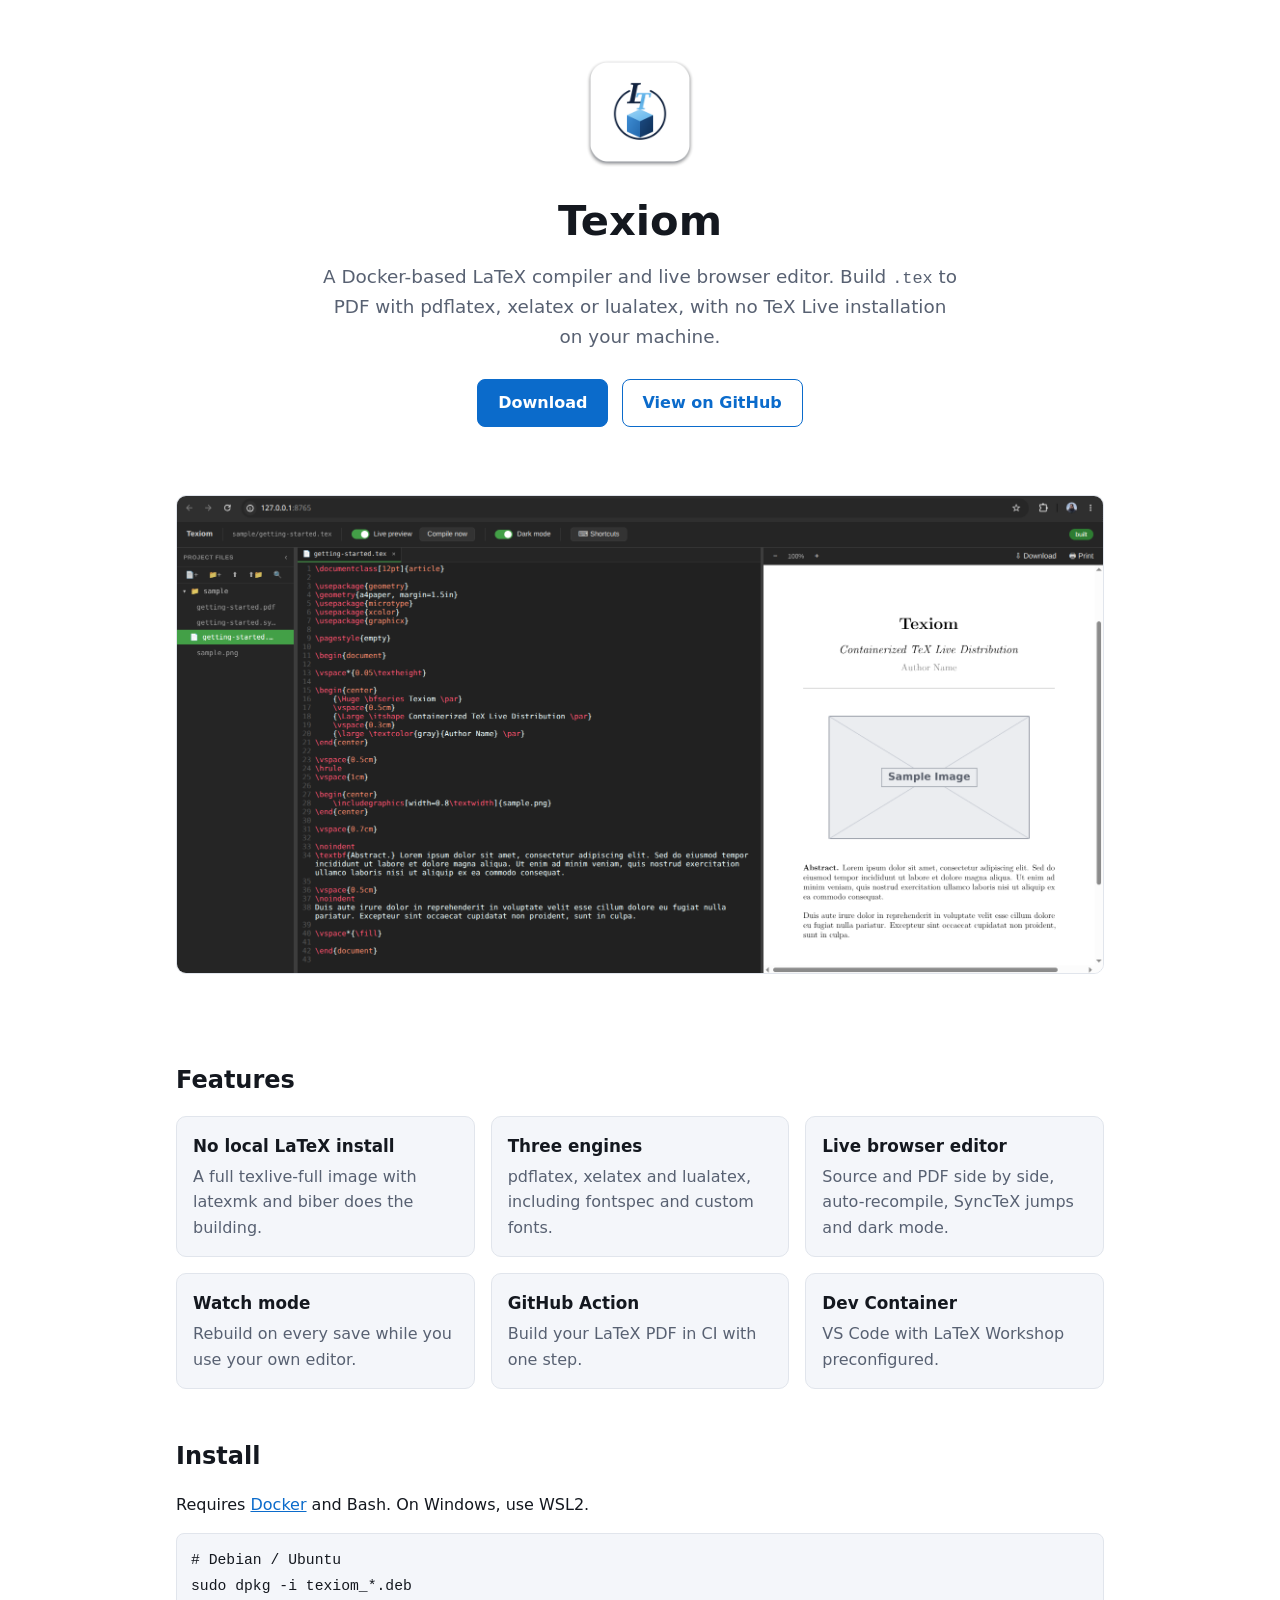
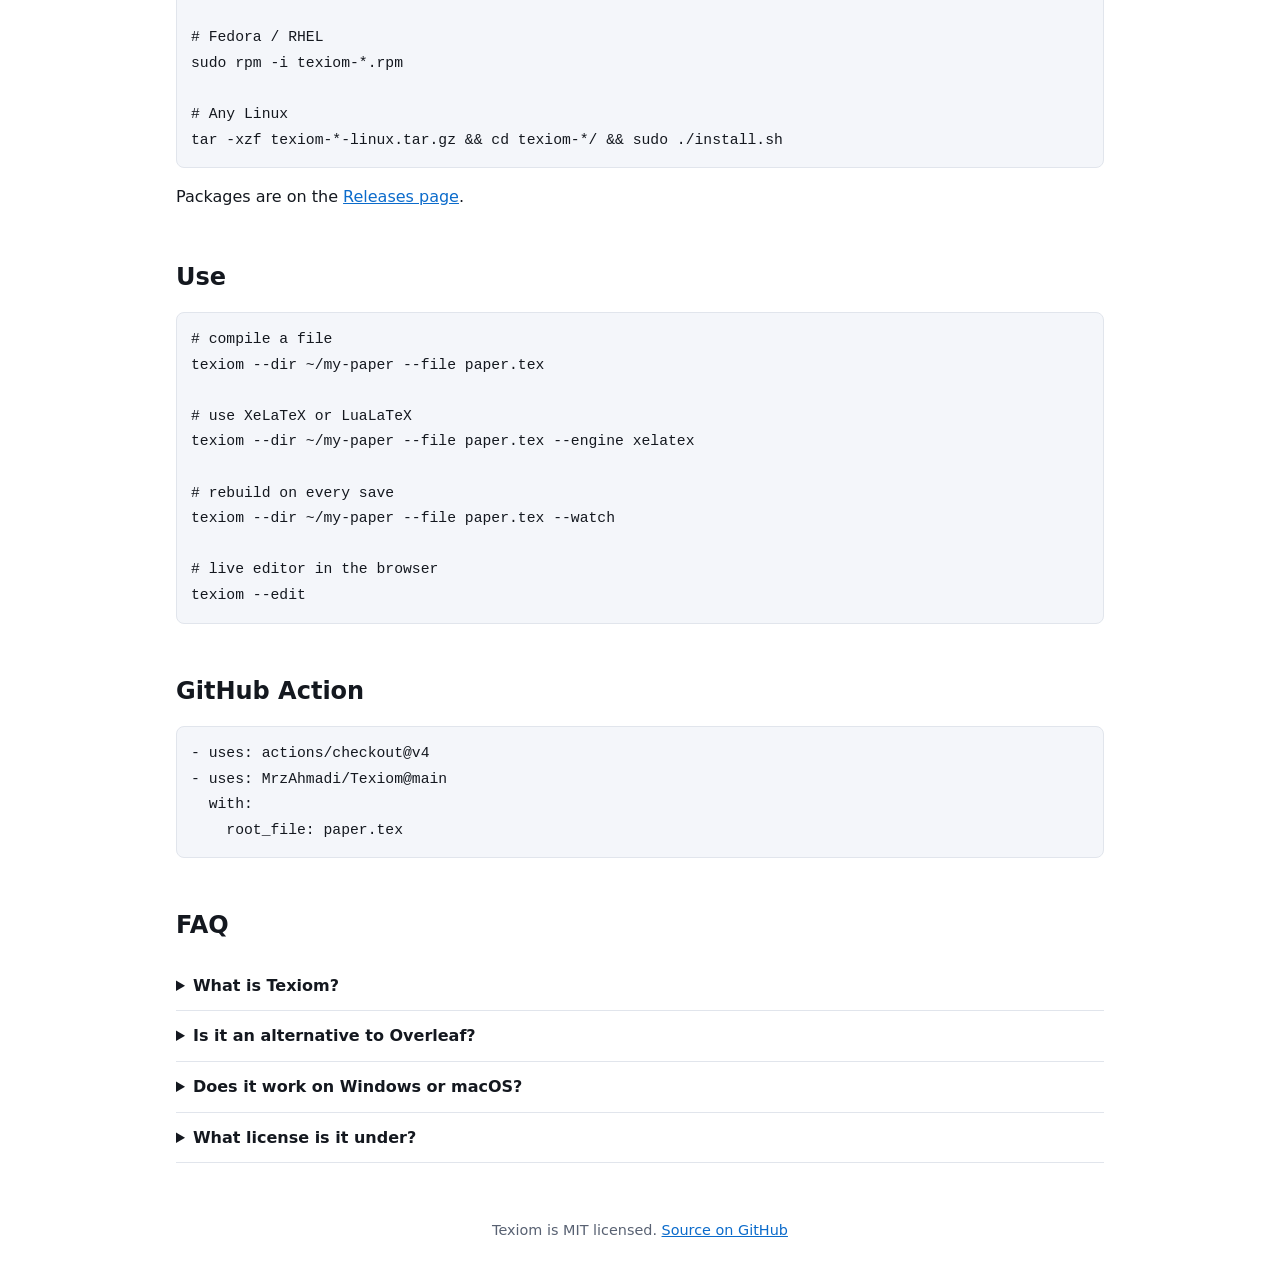
==== docs/index.html @ a7c46bdf "Adds Github pages" ====
<!doctype html>
<html lang="en">
<head>
<meta charset="utf-8">
<meta name="viewport" content="width=device-width, initial-scale=1">
<title>Texiom – Docker LaTeX compiler and live browser editor</title>
<meta name="description" content="Texiom compiles LaTeX to PDF with pdflatex, xelatex or lualatex inside Docker, and includes a live browser editor. No TeX Live install needed.">
<link rel="canonical" href="https://mrzahmadi.github.io/Texiom/">
<link rel="icon" href="logo.png">
<meta property="og:type" content="website">
<meta property="og:title" content="Texiom – Docker LaTeX compiler and live browser editor">
<meta property="og:description" content="Build LaTeX to PDF without installing TeX Live. pdflatex, xelatex, lualatex, live editor, GitHub Action.">
<meta property="og:url" content="https://mrzahmadi.github.io/Texiom/">
<meta property="og:image" content="https://mrzahmadi.github.io/Texiom/sc1.png">
<meta name="twitter:card" content="summary_large_image">
<script type="application/ld+json">
{"@context":"https://schema.org","@type":"SoftwareApplication","name":"Texiom",
"applicationCategory":"DeveloperApplication","operatingSystem":"Linux, WSL2",
"description":"Docker-based LaTeX compiler and live browser editor.",
"url":"https://mrzahmadi.github.io/Texiom/",
"codeRepository":"https://github.com/MrzAhmadi/Texiom",
"license":"https://opensource.org/licenses/MIT",
"offers":{"@type":"Offer","price":"0","priceCurrency":"USD"},
"author":{"@type":"Person","name":"MrzAhmadi"}}
</script>
<style>
:root{--bg:#fff;--fg:#14181f;--muted:#586172;--card:#f4f6fa;--line:#e1e5ec;--accent:#0b6bcb}
@media (prefers-color-scheme:dark){:root{--bg:#0e1116;--fg:#e8ebf0;--muted:#9aa4b5;--card:#171b22;--line:#262c36;--accent:#58a6ff}}
*{box-sizing:border-box}
body{margin:0;background:var(--bg);color:var(--fg);font:16px/1.6 system-ui,-apple-system,Segoe UI,Roboto,sans-serif}
.wrap{max-width:960px;margin:0 auto;padding:0 16px}
header.hero{text-align:center;padding:56px 0 32px}
.hero img.logo{width:112px;height:112px}
h1{font-size:2.6rem;margin:12px 0 8px}
.tag{color:var(--muted);font-size:1.15rem;max-width:640px;margin:0 auto 24px}
.btns a{display:inline-block;margin:4px;padding:10px 20px;border-radius:8px;text-decoration:none;font-weight:600;border:1px solid var(--accent)}
.btns a.p{background:var(--accent);color:#fff}
.btns a.s{color:var(--accent)}
.shot{width:100%;height:auto;border:1px solid var(--line);border-radius:10px;margin:32px 0}
h2{margin:48px 0 16px}
.grid{display:grid;grid-template-columns:repeat(auto-fit,minmax(250px,1fr));gap:16px}
.card{background:var(--card);border:1px solid var(--line);border-radius:10px;padding:16px}
.card h3{margin:0 0 4px;font-size:1.05rem}
.card p{margin:0;color:var(--muted)}
pre{background:var(--card);border:1px solid var(--line);border-radius:8px;padding:14px;overflow-x:auto}
code{font-family:ui-monospace,SFMono-Regular,Menlo,monospace;font-size:.92em}
a{color:var(--accent)}
details{border-bottom:1px solid var(--line);padding:12px 0}
summary{cursor:pointer;font-weight:600}
footer{margin:56px 0 32px;color:var(--muted);text-align:center;font-size:.9rem}
</style>
</head>
<body>
<div class="wrap">
<header class="hero">
  <img class="logo" src="logo.png" alt="Texiom logo">
  <h1>Texiom</h1>
  <p class="tag">A Docker-based LaTeX compiler and live browser editor. Build <code>.tex</code> to PDF with pdflatex, xelatex or lualatex, with no TeX Live installation on your machine.</p>
  <div class="btns">
    <a class="p" href="https://github.com/MrzAhmadi/Texiom/releases/latest">Download</a>
    <a class="s" href="https://github.com/MrzAhmadi/Texiom">View on GitHub</a>
  </div>
</header>

<main>
<img class="shot" src="sc1.png" alt="Texiom live LaTeX editor in the browser, source on the left and PDF on the right" width="1920" height="989">

<h2>Features</h2>
<div class="grid">
  <div class="card"><h3>No local LaTeX install</h3><p>A full texlive-full image with latexmk and biber does the building.</p></div>
  <div class="card"><h3>Three engines</h3><p>pdflatex, xelatex and lualatex, including fontspec and custom fonts.</p></div>
  <div class="card"><h3>Live browser editor</h3><p>Source and PDF side by side, auto-recompile, SyncTeX jumps and dark mode.</p></div>
  <div class="card"><h3>Watch mode</h3><p>Rebuild on every save while you use your own editor.</p></div>
  <div class="card"><h3>GitHub Action</h3><p>Build your LaTeX PDF in CI with one step.</p></div>
  <div class="card"><h3>Dev Container</h3><p>VS Code with LaTeX Workshop preconfigured.</p></div>
</div>

<h2>Install</h2>
<p>Requires <a href="https://docs.docker.com/get-docker/">Docker</a> and Bash. On Windows, use WSL2.</p>
<pre><code># Debian / Ubuntu
sudo dpkg -i texiom_*.deb

# Fedora / RHEL
sudo rpm -i texiom-*.rpm

# Any Linux
tar -xzf texiom-*-linux.tar.gz &amp;&amp; cd texiom-*/ &amp;&amp; sudo ./install.sh</code></pre>
<p>Packages are on the <a href="https://github.com/MrzAhmadi/Texiom/releases">Releases page</a>.</p>

<h2>Use</h2>
<pre><code># compile a file
texiom --dir ~/my-paper --file paper.tex

# use XeLaTeX or LuaLaTeX
texiom --dir ~/my-paper --file paper.tex --engine xelatex

# rebuild on every save
texiom --dir ~/my-paper --file paper.tex --watch

# live editor in the browser
texiom --edit</code></pre>

<h2>GitHub Action</h2>
<pre><code>- uses: actions/checkout@v4
- uses: MrzAhmadi/Texiom@main
  with:
    root_file: paper.tex</code></pre>

<h2>FAQ</h2>
<details><summary>What is Texiom?</summary><p>Texiom is an open source command line tool that compiles LaTeX documents inside a Docker container and offers a local live editor in your browser.</p></details>
<details><summary>Is it an alternative to Overleaf?</summary><p>For local, offline work, yes. It runs on your machine, your files stay on it, and the editor only listens on 127.0.0.1. It has no real-time collaboration and is not a full IDE.</p></details>
<details><summary>Does it work on Windows or macOS?</summary><p>Windows works through WSL2. Packages target Linux; the script itself needs Bash and Docker.</p></details>
<details><summary>What license is it under?</summary><p>MIT.</p></details>
</main>

<footer>Texiom is MIT licensed. <a href="https://github.com/MrzAhmadi/Texiom">Source on GitHub</a></footer>
</div>
</body>
</html>
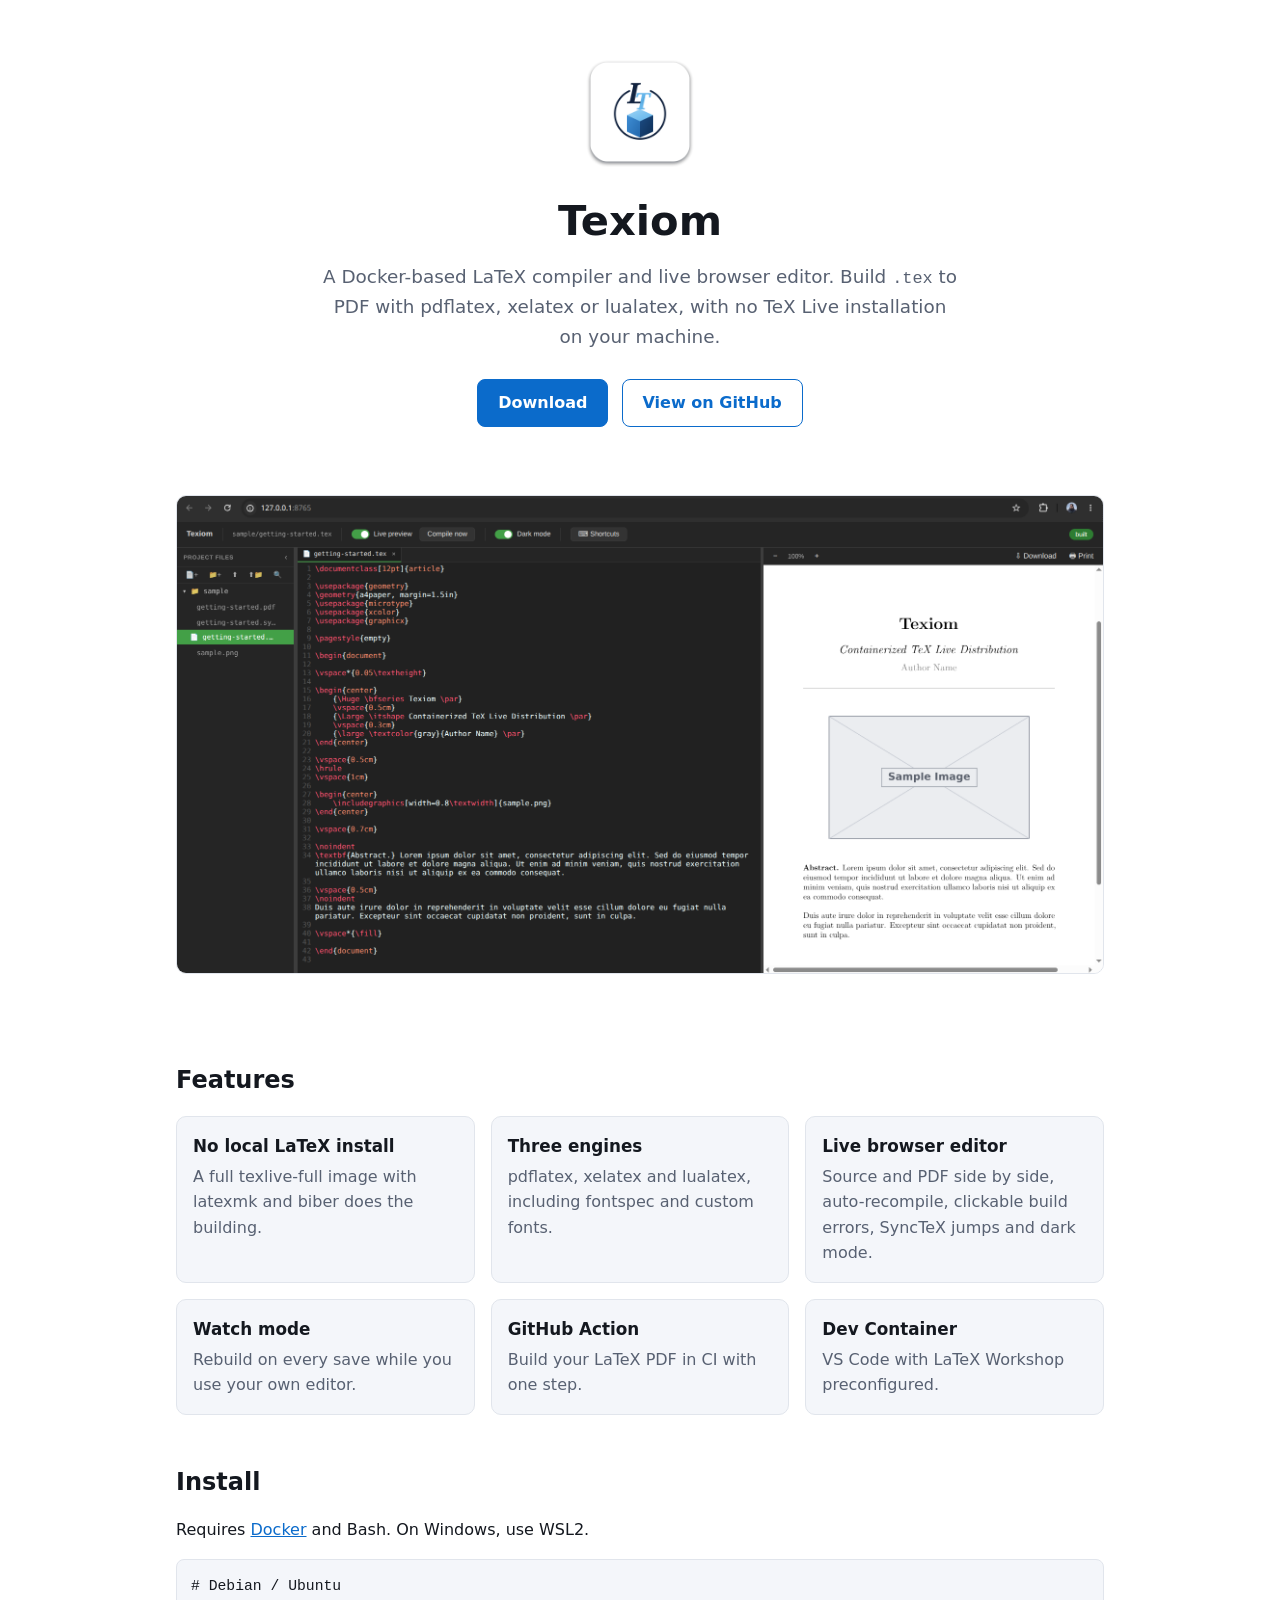
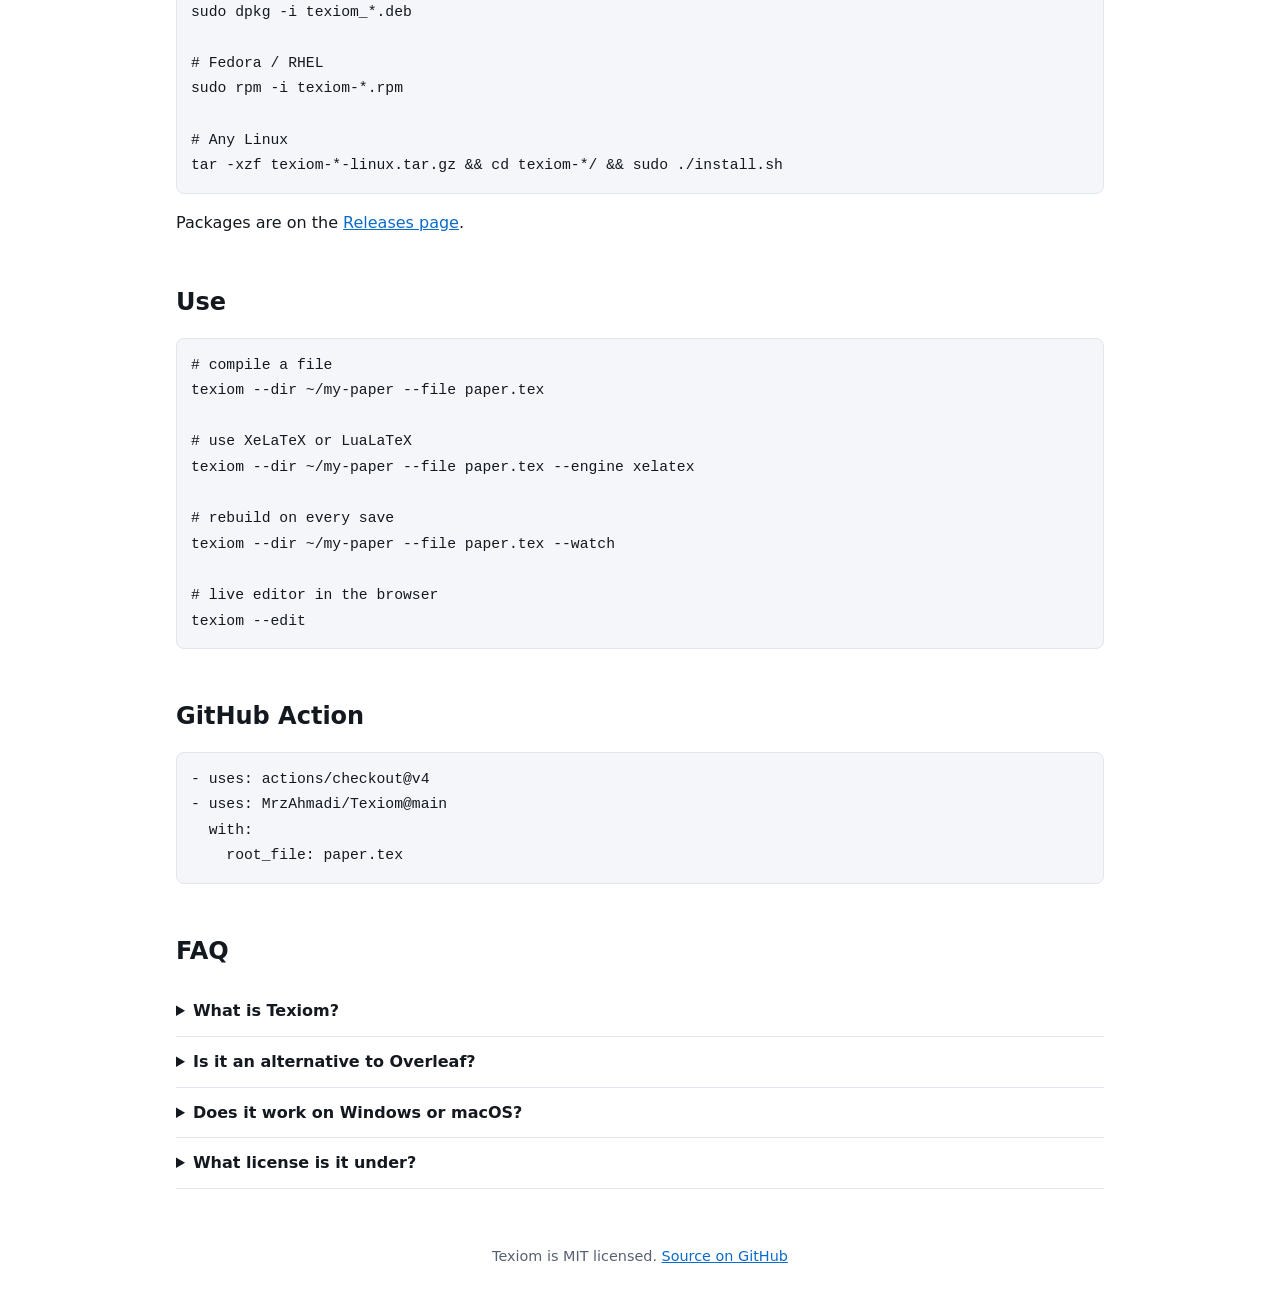
==== commit aea38607: "Shows clickable build errors in the editor" ====
--- a/docs/index.html
+++ b/docs/index.html
@@ -69,7 +69,7 @@
 <div class="grid">
   <div class="card"><h3>No local LaTeX install</h3><p>A full texlive-full image with latexmk and biber does the building.</p></div>
   <div class="card"><h3>Three engines</h3><p>pdflatex, xelatex and lualatex, including fontspec and custom fonts.</p></div>
-  <div class="card"><h3>Live browser editor</h3><p>Source and PDF side by side, auto-recompile, SyncTeX jumps and dark mode.</p></div>
+  <div class="card"><h3>Live browser editor</h3><p>Source and PDF side by side, auto-recompile, clickable build errors, SyncTeX jumps and dark mode.</p></div>
   <div class="card"><h3>Watch mode</h3><p>Rebuild on every save while you use your own editor.</p></div>
   <div class="card"><h3>GitHub Action</h3><p>Build your LaTeX PDF in CI with one step.</p></div>
   <div class="card"><h3>Dev Container</h3><p>VS Code with LaTeX Workshop preconfigured.</p></div>
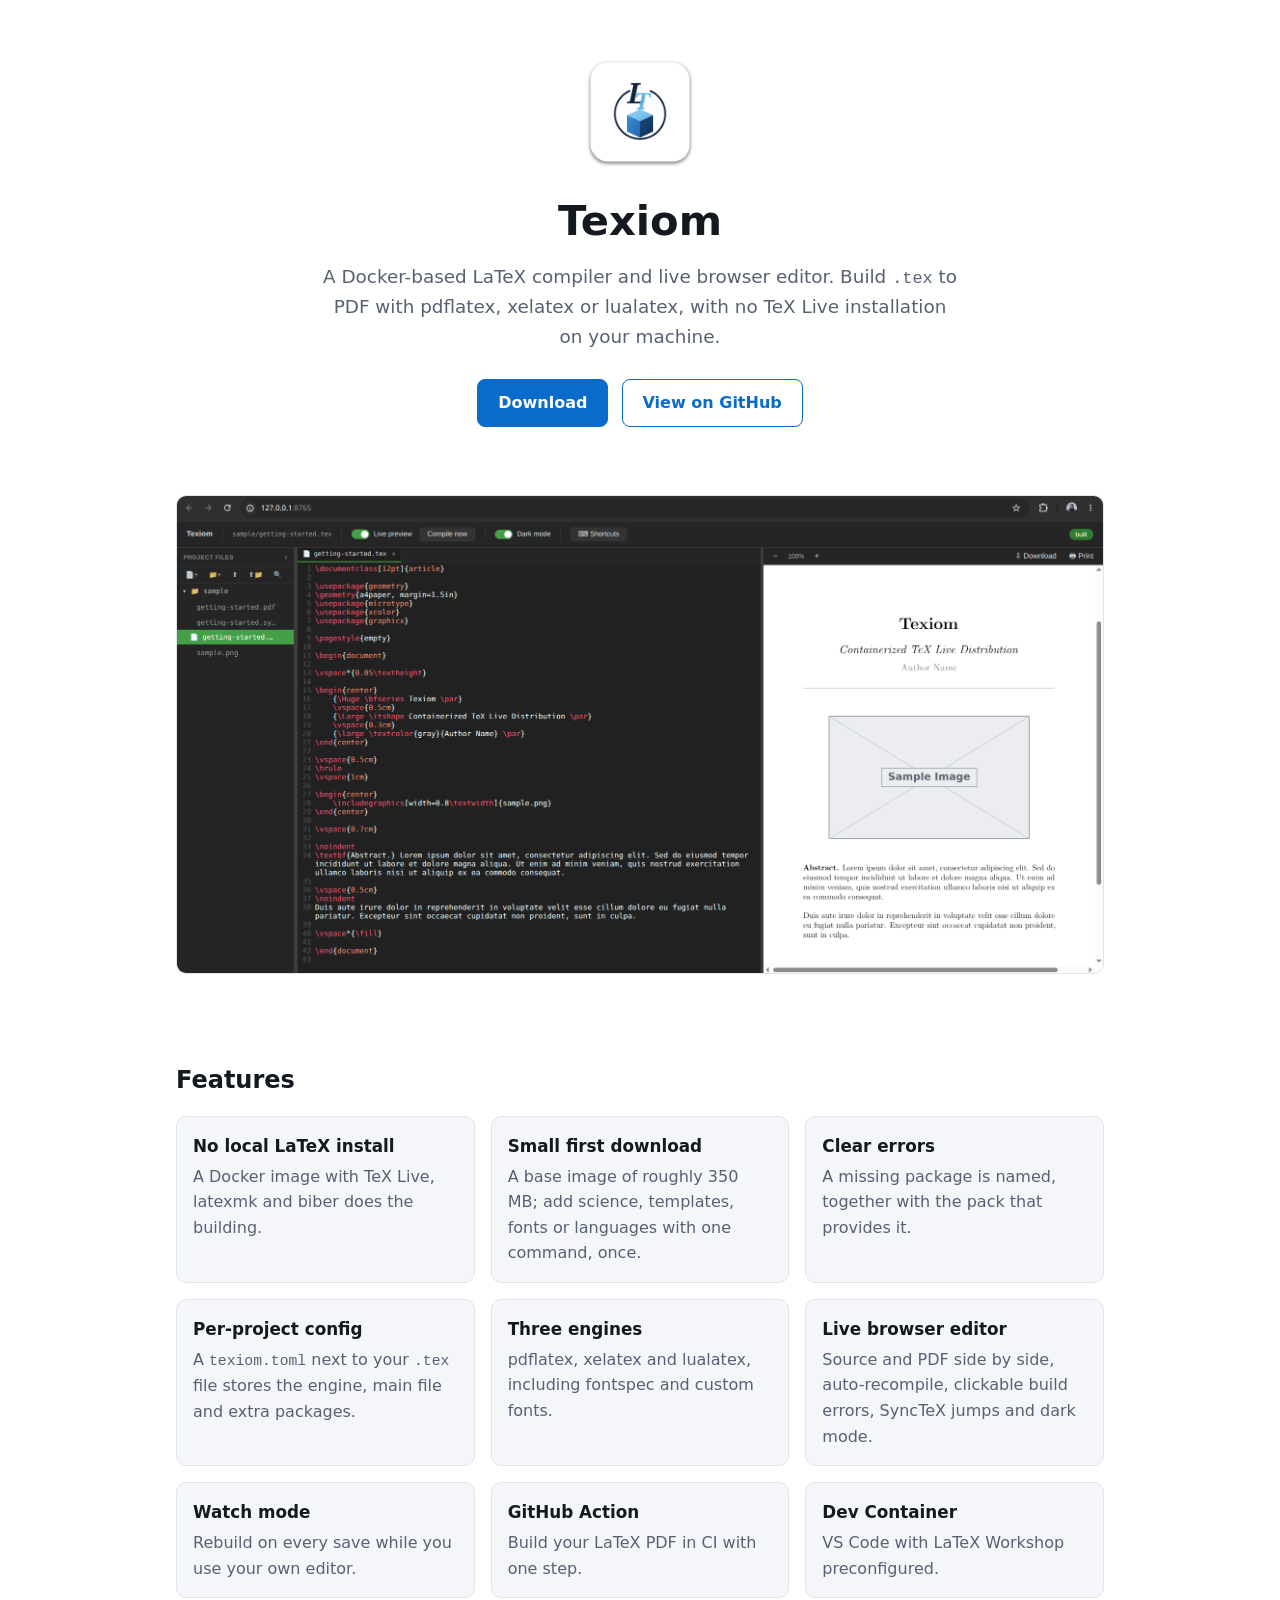
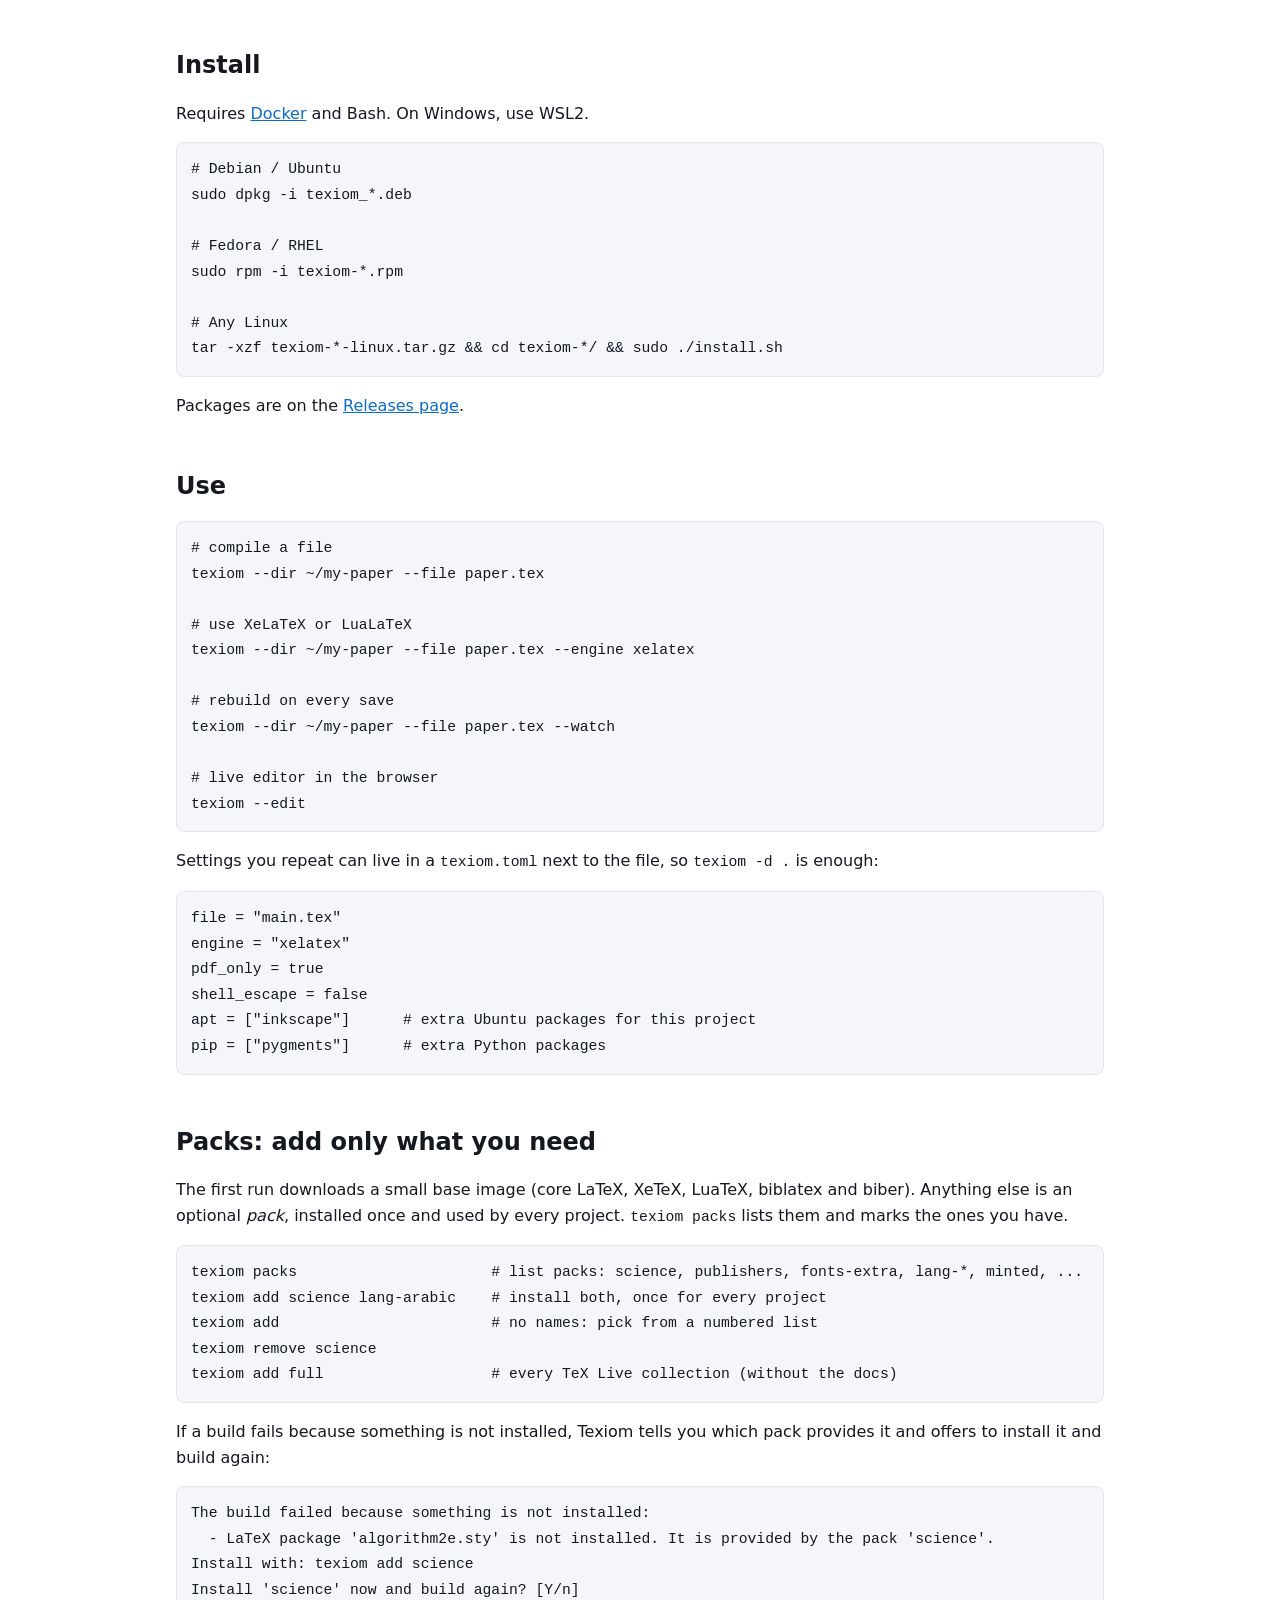
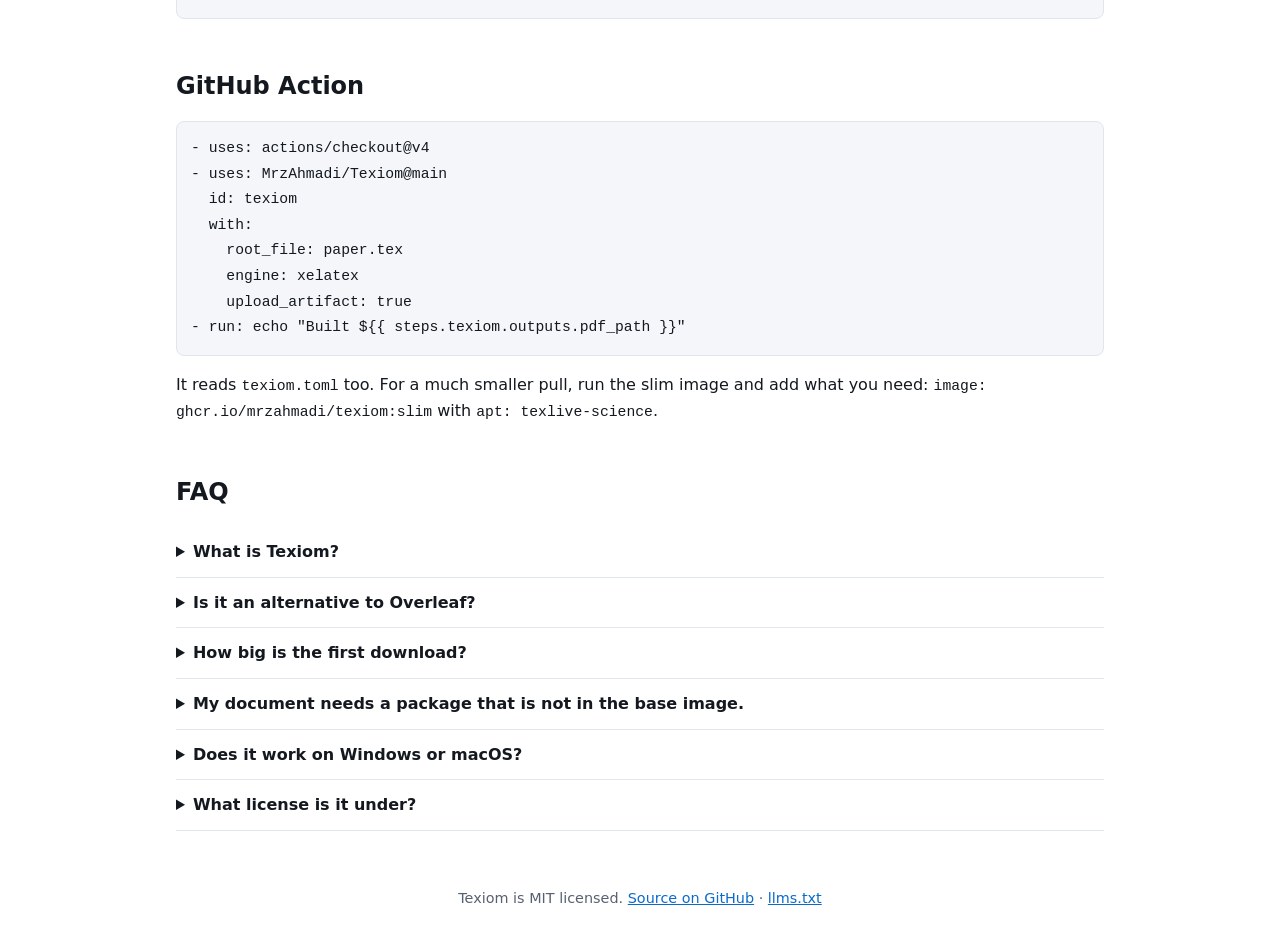
==== commit eef4b075: "Adds slim base image, packs and missing-package diagnosis" ====
--- a/docs/index.html
+++ b/docs/index.html
@@ -4,7 +4,7 @@
 <meta charset="utf-8">
 <meta name="viewport" content="width=device-width, initial-scale=1">
 <title>Texiom – Docker LaTeX compiler and live browser editor</title>
-<meta name="description" content="Texiom compiles LaTeX to PDF with pdflatex, xelatex or lualatex inside Docker, and includes a live browser editor. No TeX Live install needed.">
+<meta name="description" content="Texiom compiles LaTeX to PDF with pdflatex, xelatex or lualatex inside Docker. Small first download, optional packs, a live browser editor. No TeX Live install needed.">
 <link rel="canonical" href="https://mrzahmadi.github.io/Texiom/">
 <link rel="icon" href="logo.png">
 <meta property="og:type" content="website">
@@ -67,7 +67,10 @@
 
 <h2>Features</h2>
 <div class="grid">
-  <div class="card"><h3>No local LaTeX install</h3><p>A full texlive-full image with latexmk and biber does the building.</p></div>
+  <div class="card"><h3>No local LaTeX install</h3><p>A Docker image with TeX Live, latexmk and biber does the building.</p></div>
+  <div class="card"><h3>Small first download</h3><p>A base image of roughly 350 MB; add science, templates, fonts or languages with one command, once.</p></div>
+  <div class="card"><h3>Clear errors</h3><p>A missing package is named, together with the pack that provides it.</p></div>
+  <div class="card"><h3>Per-project config</h3><p>A <code>texiom.toml</code> next to your <code>.tex</code> file stores the engine, main file and extra packages.</p></div>
   <div class="card"><h3>Three engines</h3><p>pdflatex, xelatex and lualatex, including fontspec and custom fonts.</p></div>
   <div class="card"><h3>Live browser editor</h3><p>Source and PDF side by side, auto-recompile, clickable build errors, SyncTeX jumps and dark mode.</p></div>
   <div class="card"><h3>Watch mode</h3><p>Rebuild on every save while you use your own editor.</p></div>
@@ -99,21 +102,48 @@
 
 # live editor in the browser
 texiom --edit</code></pre>
+<p>Settings you repeat can live in a <code>texiom.toml</code> next to the file, so <code>texiom -d .</code> is enough:</p>
+<pre><code>file = "main.tex"
+engine = "xelatex"
+pdf_only = true
+shell_escape = false
+apt = ["inkscape"]      # extra Ubuntu packages for this project
+pip = ["pygments"]      # extra Python packages</code></pre>
+
+<h2>Packs: add only what you need</h2>
+<p>The first run downloads a small base image (core LaTeX, XeTeX, LuaTeX, biblatex and biber). Anything else is an optional <em>pack</em>, installed once and used by every project. <code>texiom packs</code> lists them and marks the ones you have.</p>
+<pre><code>texiom packs                      # list packs: science, publishers, fonts-extra, lang-*, minted, ...
+texiom add science lang-arabic    # install both, once for every project
+texiom add                        # no names: pick from a numbered list
+texiom remove science
+texiom add full                   # every TeX Live collection (without the docs)</code></pre>
+<p>If a build fails because something is not installed, Texiom tells you which pack provides it and offers to install it and build again:</p>
+<pre><code>The build failed because something is not installed:
+  - LaTeX package 'algorithm2e.sty' is not installed. It is provided by the pack 'science'.
+Install with: texiom add science
+Install 'science' now and build again? [Y/n]</code></pre>
 
 <h2>GitHub Action</h2>
 <pre><code>- uses: actions/checkout@v4
 - uses: MrzAhmadi/Texiom@main
+  id: texiom
   with:
-    root_file: paper.tex</code></pre>
+    root_file: paper.tex
+    engine: xelatex
+    upload_artifact: true
+- run: echo "Built ${{ steps.texiom.outputs.pdf_path }}"</code></pre>
+<p>It reads <code>texiom.toml</code> too. For a much smaller pull, run the slim image and add what you need: <code>image: ghcr.io/mrzahmadi/texiom:slim</code> with <code>apt: texlive-science</code>.</p>
 
 <h2>FAQ</h2>
 <details><summary>What is Texiom?</summary><p>Texiom is an open source command line tool that compiles LaTeX documents inside a Docker container and offers a local live editor in your browser.</p></details>
 <details><summary>Is it an alternative to Overleaf?</summary><p>For local, offline work, yes. It runs on your machine, your files stay on it, and the editor only listens on 127.0.0.1. It has no real-time collaboration and is not a full IDE.</p></details>
+<details><summary>How big is the first download?</summary><p>Roughly 350 MB for the base image. Extra packs are downloaded only when you install them with <code>texiom add</code>.</p></details>
+<details><summary>My document needs a package that is not in the base image.</summary><p>The build says which package is missing and which pack provides it. Install it once with <code>texiom add &lt;pack&gt;</code>; <code>texiom add full</code> installs everything.</p></details>
 <details><summary>Does it work on Windows or macOS?</summary><p>Windows works through WSL2. Packages target Linux; the script itself needs Bash and Docker.</p></details>
 <details><summary>What license is it under?</summary><p>MIT.</p></details>
 </main>
 
-<footer>Texiom is MIT licensed. <a href="https://github.com/MrzAhmadi/Texiom">Source on GitHub</a></footer>
+<footer>Texiom is MIT licensed. <a href="https://github.com/MrzAhmadi/Texiom">Source on GitHub</a> · <a href="llms.txt">llms.txt</a></footer>
 </div>
 </body>
 </html>
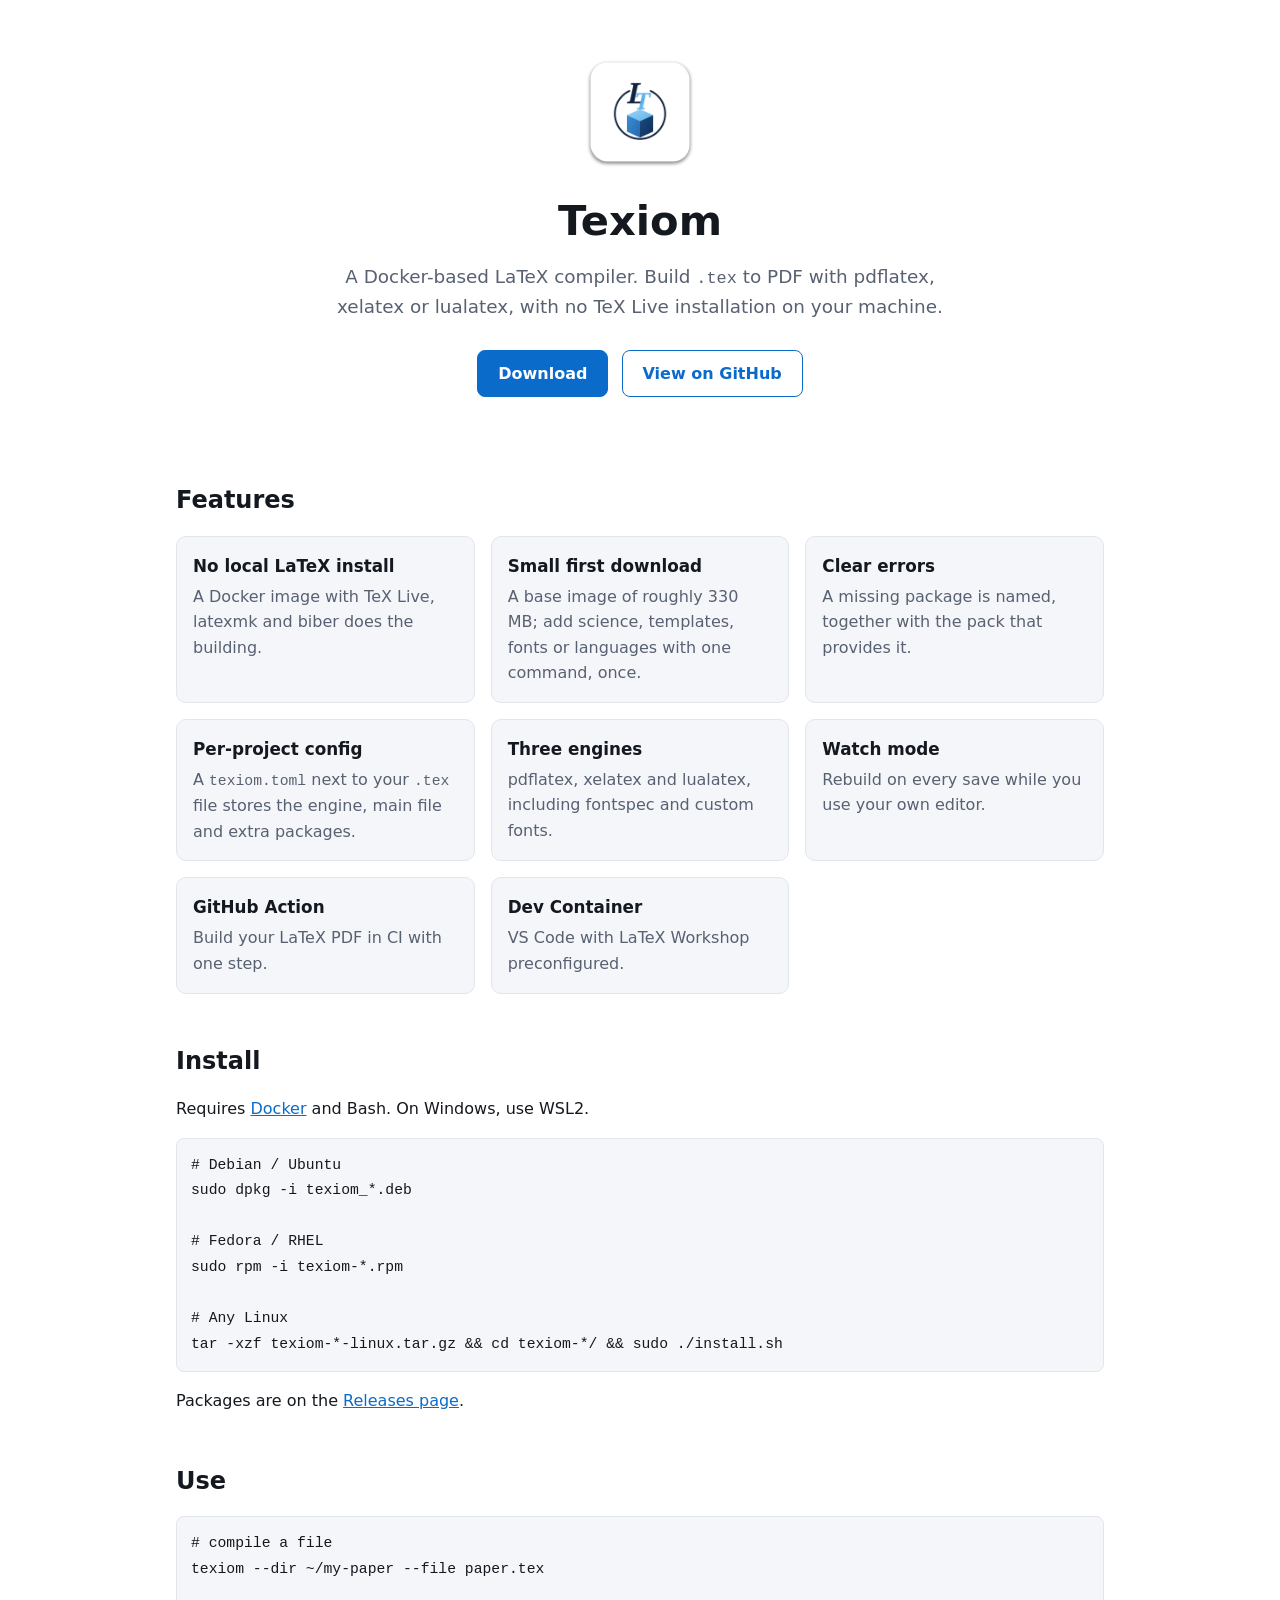
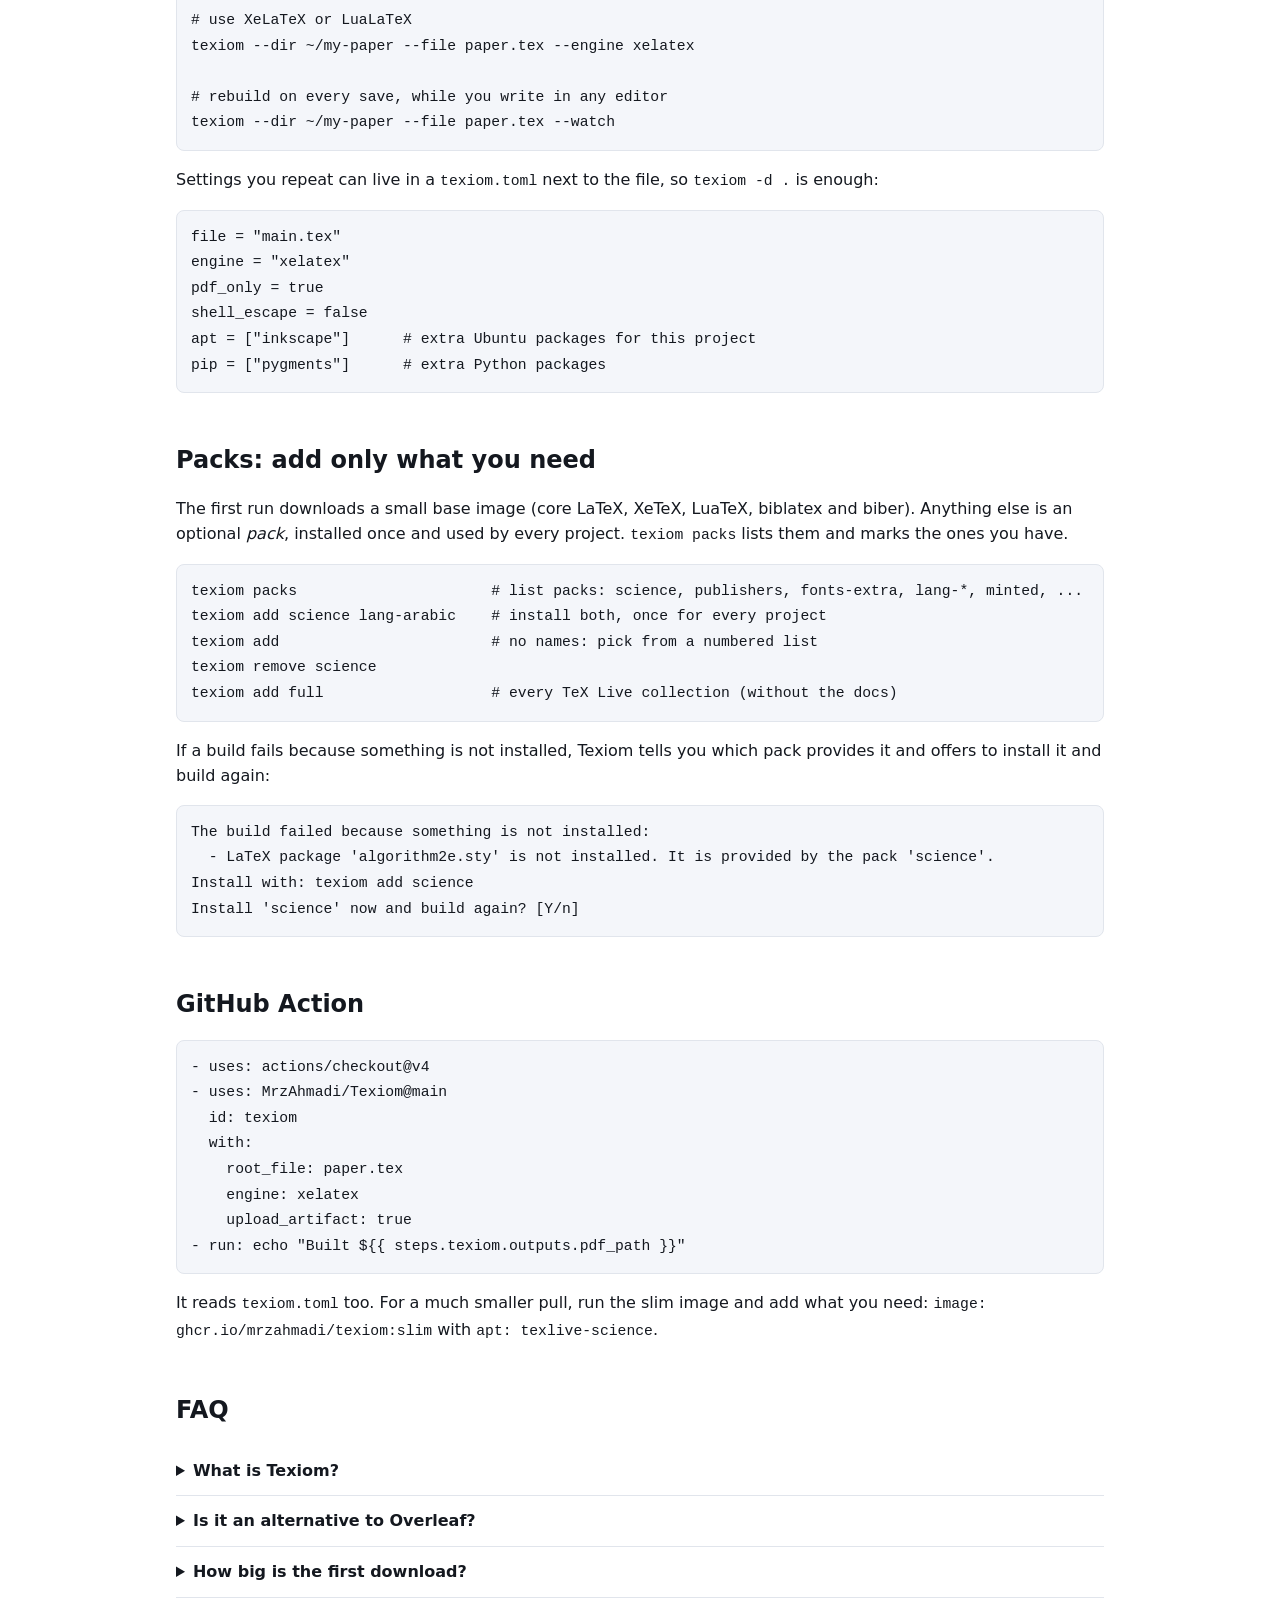
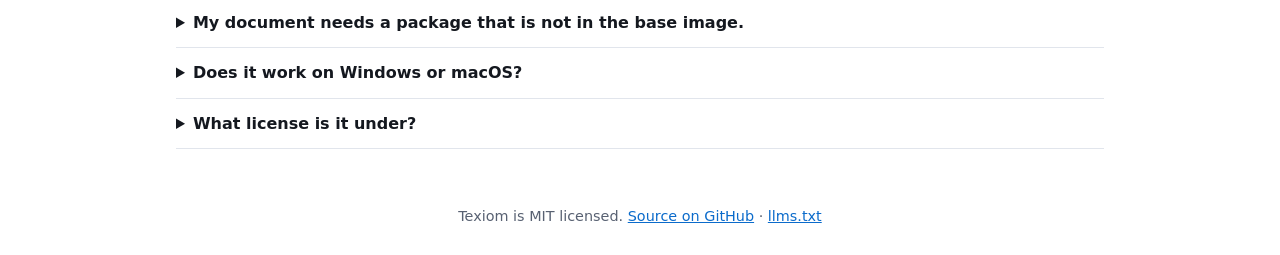
==== commit 5f5c2957: "Removes the browser editor; Texiom is now a build tool" ====
--- a/docs/index.html
+++ b/docs/index.html
@@ -3,20 +3,20 @@
 <head>
 <meta charset="utf-8">
 <meta name="viewport" content="width=device-width, initial-scale=1">
-<title>Texiom – Docker LaTeX compiler and live browser editor</title>
-<meta name="description" content="Texiom compiles LaTeX to PDF with pdflatex, xelatex or lualatex inside Docker. Small first download, optional packs, a live browser editor. No TeX Live install needed.">
+<title>Texiom – Docker LaTeX compiler</title>
+<meta name="description" content="Texiom compiles LaTeX to PDF with pdflatex, xelatex or lualatex inside Docker. Small first download, optional packs, watch mode. No TeX Live install needed.">
 <link rel="canonical" href="https://mrzahmadi.github.io/Texiom/">
 <link rel="icon" href="logo.png">
 <meta property="og:type" content="website">
-<meta property="og:title" content="Texiom – Docker LaTeX compiler and live browser editor">
-<meta property="og:description" content="Build LaTeX to PDF without installing TeX Live. pdflatex, xelatex, lualatex, live editor, GitHub Action.">
+<meta property="og:title" content="Texiom – Docker LaTeX compiler">
+<meta property="og:description" content="Build LaTeX to PDF without installing TeX Live. pdflatex, xelatex, lualatex, watch mode, GitHub Action.">
 <meta property="og:url" content="https://mrzahmadi.github.io/Texiom/">
-<meta property="og:image" content="https://mrzahmadi.github.io/Texiom/sc1.png">
-<meta name="twitter:card" content="summary_large_image">
+<meta property="og:image" content="https://mrzahmadi.github.io/Texiom/logo.png">
+<meta name="twitter:card" content="summary">
 <script type="application/ld+json">
 {"@context":"https://schema.org","@type":"SoftwareApplication","name":"Texiom",
 "applicationCategory":"DeveloperApplication","operatingSystem":"Linux, WSL2",
-"description":"Docker-based LaTeX compiler and live browser editor.",
+"description":"Docker-based LaTeX compiler.",
 "url":"https://mrzahmadi.github.io/Texiom/",
 "codeRepository":"https://github.com/MrzAhmadi/Texiom",
 "license":"https://opensource.org/licenses/MIT",
@@ -55,7 +55,7 @@
 <header class="hero">
   <img class="logo" src="logo.png" alt="Texiom logo">
   <h1>Texiom</h1>
-  <p class="tag">A Docker-based LaTeX compiler and live browser editor. Build <code>.tex</code> to PDF with pdflatex, xelatex or lualatex, with no TeX Live installation on your machine.</p>
+  <p class="tag">A Docker-based LaTeX compiler. Build <code>.tex</code> to PDF with pdflatex, xelatex or lualatex, with no TeX Live installation on your machine.</p>
   <div class="btns">
     <a class="p" href="https://github.com/MrzAhmadi/Texiom/releases/latest">Download</a>
     <a class="s" href="https://github.com/MrzAhmadi/Texiom">View on GitHub</a>
@@ -63,16 +63,13 @@
 </header>
 
 <main>
-<img class="shot" src="sc1.png" alt="Texiom live LaTeX editor in the browser, source on the left and PDF on the right" width="1920" height="989">
-
 <h2>Features</h2>
 <div class="grid">
   <div class="card"><h3>No local LaTeX install</h3><p>A Docker image with TeX Live, latexmk and biber does the building.</p></div>
-  <div class="card"><h3>Small first download</h3><p>A base image of roughly 350 MB; add science, templates, fonts or languages with one command, once.</p></div>
+  <div class="card"><h3>Small first download</h3><p>A base image of roughly 330 MB; add science, templates, fonts or languages with one command, once.</p></div>
   <div class="card"><h3>Clear errors</h3><p>A missing package is named, together with the pack that provides it.</p></div>
   <div class="card"><h3>Per-project config</h3><p>A <code>texiom.toml</code> next to your <code>.tex</code> file stores the engine, main file and extra packages.</p></div>
   <div class="card"><h3>Three engines</h3><p>pdflatex, xelatex and lualatex, including fontspec and custom fonts.</p></div>
-  <div class="card"><h3>Live browser editor</h3><p>Source and PDF side by side, auto-recompile, clickable build errors, SyncTeX jumps and dark mode.</p></div>
   <div class="card"><h3>Watch mode</h3><p>Rebuild on every save while you use your own editor.</p></div>
   <div class="card"><h3>GitHub Action</h3><p>Build your LaTeX PDF in CI with one step.</p></div>
   <div class="card"><h3>Dev Container</h3><p>VS Code with LaTeX Workshop preconfigured.</p></div>
@@ -97,11 +94,8 @@
 # use XeLaTeX or LuaLaTeX
 texiom --dir ~/my-paper --file paper.tex --engine xelatex
 
-# rebuild on every save
-texiom --dir ~/my-paper --file paper.tex --watch
-
-# live editor in the browser
-texiom --edit</code></pre>
+# rebuild on every save, while you write in any editor
+texiom --dir ~/my-paper --file paper.tex --watch</code></pre>
 <p>Settings you repeat can live in a <code>texiom.toml</code> next to the file, so <code>texiom -d .</code> is enough:</p>
 <pre><code>file = "main.tex"
 engine = "xelatex"
@@ -135,8 +129,8 @@
 <p>It reads <code>texiom.toml</code> too. For a much smaller pull, run the slim image and add what you need: <code>image: ghcr.io/mrzahmadi/texiom:slim</code> with <code>apt: texlive-science</code>.</p>
 
 <h2>FAQ</h2>
-<details><summary>What is Texiom?</summary><p>Texiom is an open source command line tool that compiles LaTeX documents inside a Docker container and offers a local live editor in your browser.</p></details>
-<details><summary>Is it an alternative to Overleaf?</summary><p>For local, offline work, yes. It runs on your machine, your files stay on it, and the editor only listens on 127.0.0.1. It has no real-time collaboration and is not a full IDE.</p></details>
+<details><summary>What is Texiom?</summary><p>Texiom is an open source command line tool that compiles LaTeX documents inside a Docker container, so you do not install TeX Live yourself. Write in any editor and let <code>--watch</code> rebuild on save.</p></details>
+<details><summary>Is it an alternative to Overleaf?</summary><p>For building locally and offline, yes: it runs on your machine and your files stay on it. Texiom is a build tool, not an editor and not a collaboration service, so you write in the editor you already use.</p></details>
 <details><summary>How big is the first download?</summary><p>Roughly 350 MB for the base image. Extra packs are downloaded only when you install them with <code>texiom add</code>.</p></details>
 <details><summary>My document needs a package that is not in the base image.</summary><p>The build says which package is missing and which pack provides it. Install it once with <code>texiom add &lt;pack&gt;</code>; <code>texiom add full</code> installs everything.</p></details>
 <details><summary>Does it work on Windows or macOS?</summary><p>Windows works through WSL2. Packages target Linux; the script itself needs Bash and Docker.</p></details>
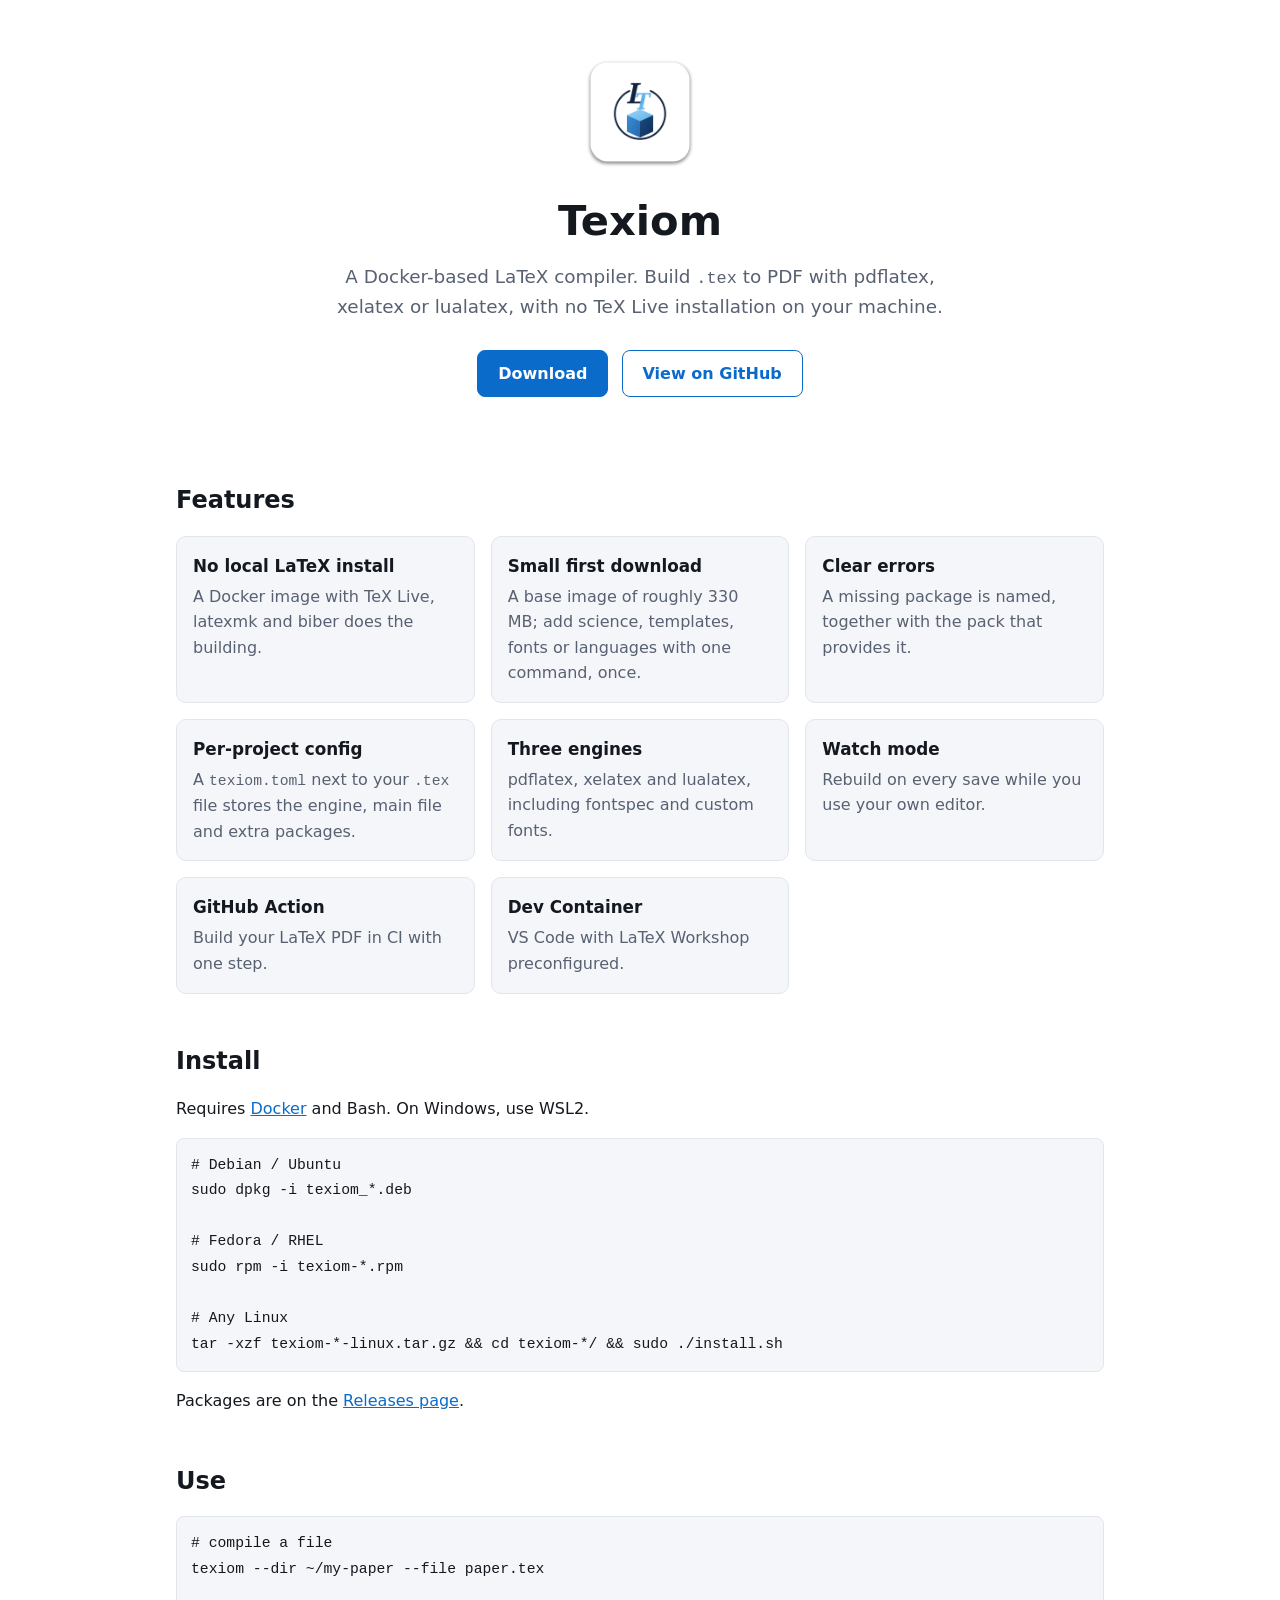
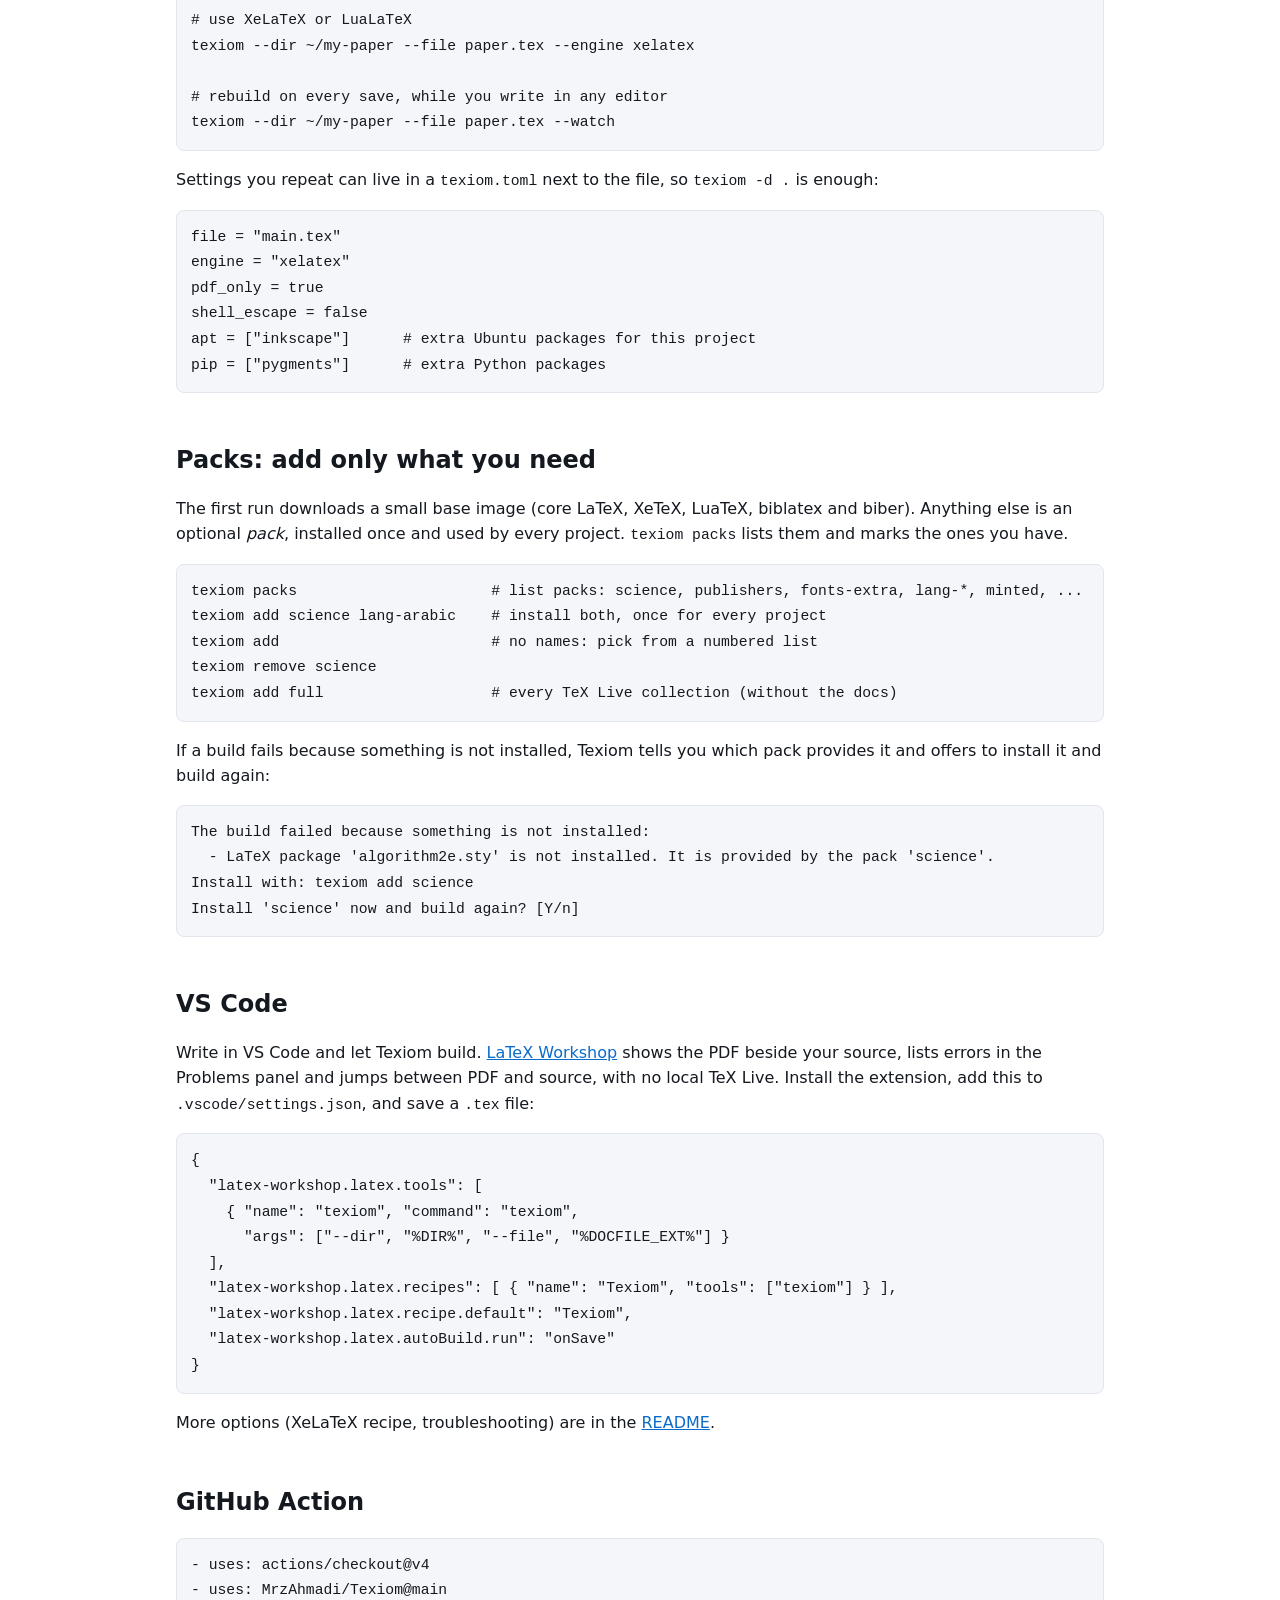
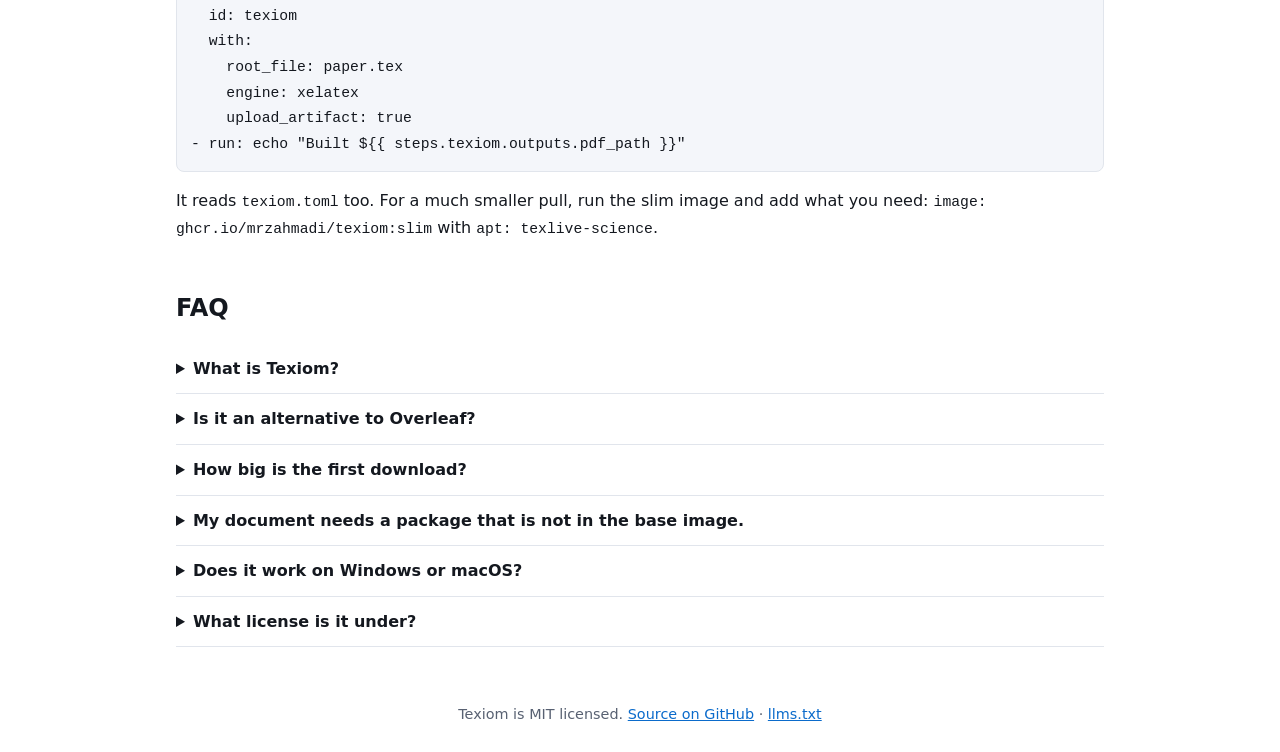
==== commit 0b991403: "Documents the VS Code + LaTeX Workshop setup" ====
--- a/docs/index.html
+++ b/docs/index.html
@@ -117,6 +117,19 @@
 Install with: texiom add science
 Install 'science' now and build again? [Y/n]</code></pre>
 
+<h2>VS Code</h2>
+<p>Write in VS Code and let Texiom build. <a href="https://marketplace.visualstudio.com/items?itemName=James-Yu.latex-workshop">LaTeX Workshop</a> shows the PDF beside your source, lists errors in the Problems panel and jumps between PDF and source, with no local TeX Live. Install the extension, add this to <code>.vscode/settings.json</code>, and save a <code>.tex</code> file:</p>
+<pre><code>{
+  "latex-workshop.latex.tools": [
+    { "name": "texiom", "command": "texiom",
+      "args": ["--dir", "%DIR%", "--file", "%DOCFILE_EXT%"] }
+  ],
+  "latex-workshop.latex.recipes": [ { "name": "Texiom", "tools": ["texiom"] } ],
+  "latex-workshop.latex.recipe.default": "Texiom",
+  "latex-workshop.latex.autoBuild.run": "onSave"
+}</code></pre>
+<p>More options (XeLaTeX recipe, troubleshooting) are in the <a href="https://github.com/MrzAhmadi/Texiom#vs-code-with-latex-workshop">README</a>.</p>
+
 <h2>GitHub Action</h2>
 <pre><code>- uses: actions/checkout@v4
 - uses: MrzAhmadi/Texiom@main
